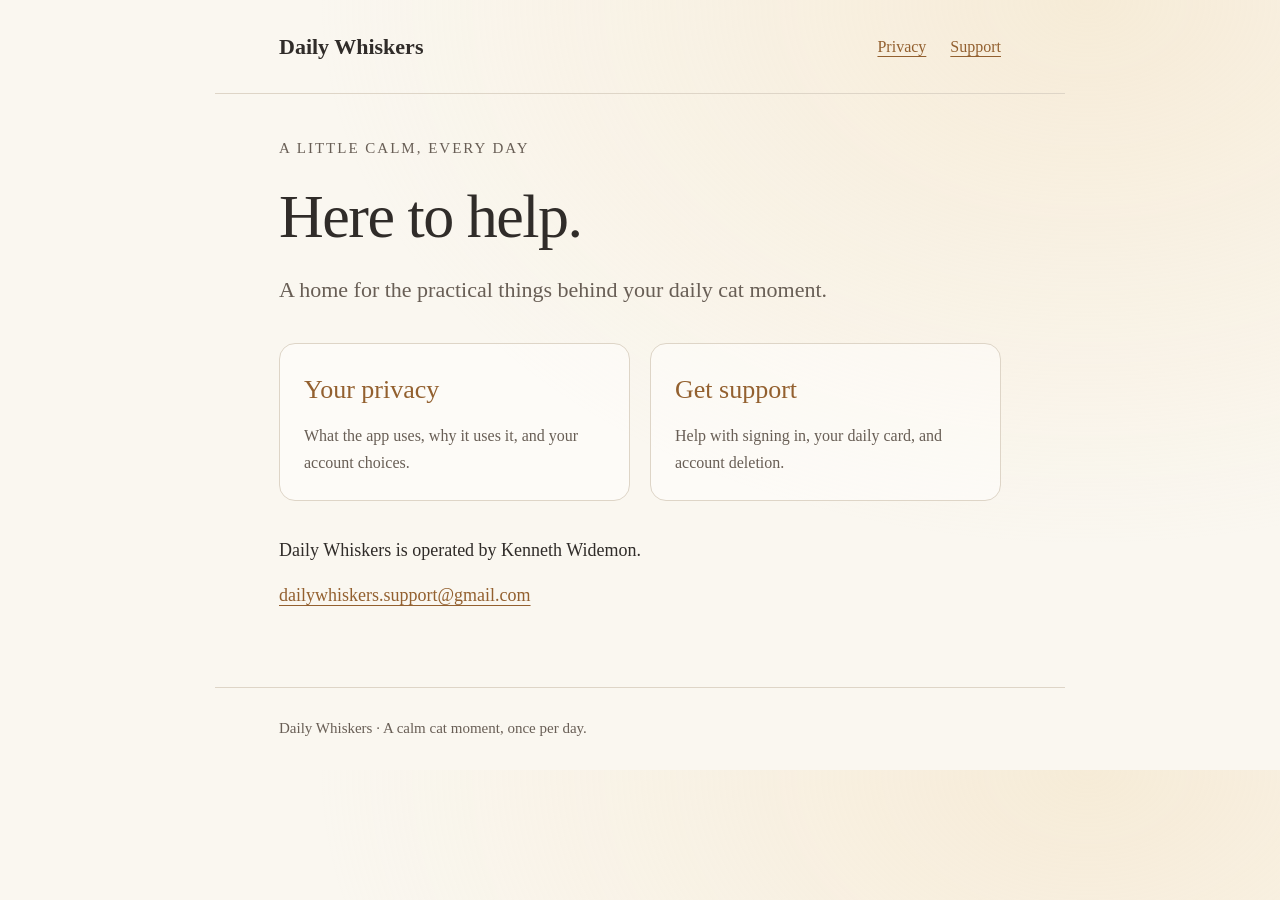
==== index.html @ 5ba8958e "feat: publish Daily Whiskers privacy and support website" ====
<!doctype html><html lang="en"><head><meta charset="utf-8"><meta name="viewport" content="width=device-width,initial-scale=1"><title>Daily Whiskers | Privacy &amp; Support</title><meta name="description" content="Privacy information and support for Daily Whiskers, a calm cat moment once per day."><link rel="stylesheet" href="style.css"></head><body><a class="skip" href="#main">Skip to content</a><header><a class="brand" href="./">Daily Whiskers</a><nav aria-label="Main"><a href="privacy/">Privacy</a><a href="support/">Support</a></nav></header><main id="main"><p class="eyebrow">A little calm, every day</p><h1>Here to help.</h1><p class="intro">A home for the practical things behind your daily cat moment.</p><div class="links"><a href="privacy/"><strong>Your privacy</strong><span>What the app uses, why it uses it, and your account choices.</span></a><a href="support/"><strong>Get support</strong><span>Help with signing in, your daily card, and account deletion.</span></a></div><p>Daily Whiskers is operated by Kenneth Widemon.</p><p><a href="mailto:dailywhiskers.support@gmail.com">dailywhiskers.support@gmail.com</a></p></main><footer>Daily Whiskers &middot; A calm cat moment, once per day.</footer></body></html>
---- style.css ----
:root{color-scheme:light;--paper:#faf7f0;--ink:#302c29;--muted:#685e55;--gold:#93602f;--line:#ded5c7}*{box-sizing:border-box}body{margin:0;background:radial-gradient(ellipse at 85% 0%,#f3e0bf80,transparent 50%),var(--paper);color:var(--ink);font:18px/1.7 Charter,'Bitstream Charter',Georgia,serif}header,main,footer{max-width:850px;margin:auto;padding:28px clamp(22px,5vw,64px)}header{display:flex;flex-wrap:wrap;gap:16px;align-items:center;justify-content:space-between;border-bottom:1px solid var(--line)}a{color:var(--gold);text-underline-offset:4px;overflow-wrap:anywhere}a:hover{color:var(--ink)}a:focus-visible{outline:3px solid var(--gold);outline-offset:5px}.brand{font-size:22px;color:var(--ink);text-decoration:none;font-weight:bold}nav{display:flex;gap:24px;font-size:16px}h1{font-size:clamp(40px,7vw,62px);line-height:1.12;font-weight:normal;letter-spacing:-1.5px;margin:20px 0}h2{font-size:27px;line-height:1.3;margin:42px 0 12px;font-weight:normal}p,ul,ol{margin:14px 0}.eyebrow,.meta,footer{color:var(--muted);font-size:15px}.eyebrow{text-transform:uppercase;letter-spacing:2px}.intro{font-size:22px;color:var(--muted)}.note{border-left:3px solid var(--gold);padding:14px 22px;background:#fff9ed}.links{display:grid;grid-template-columns:1fr 1fr;gap:20px;margin:34px 0}.links a{padding:24px;border:1px solid var(--line);border-radius:16px;text-decoration:none;background:#ffffff70}.links strong{display:block;font-size:26px;font-weight:normal}.links span{display:block;color:var(--muted);font-size:16px;margin-top:10px}footer{border-top:1px solid var(--line);margin-top:35px}.skip{position:absolute;left:20px;top:-80px;background:var(--paper);padding:10px}.skip:focus{top:10px}li+li{margin-top:8px}@media(max-width:500px){.links{grid-template-columns:1fr}header{padding-top:20px;padding-bottom:20px}main{padding-top:25px}h2{margin-top:32px}}
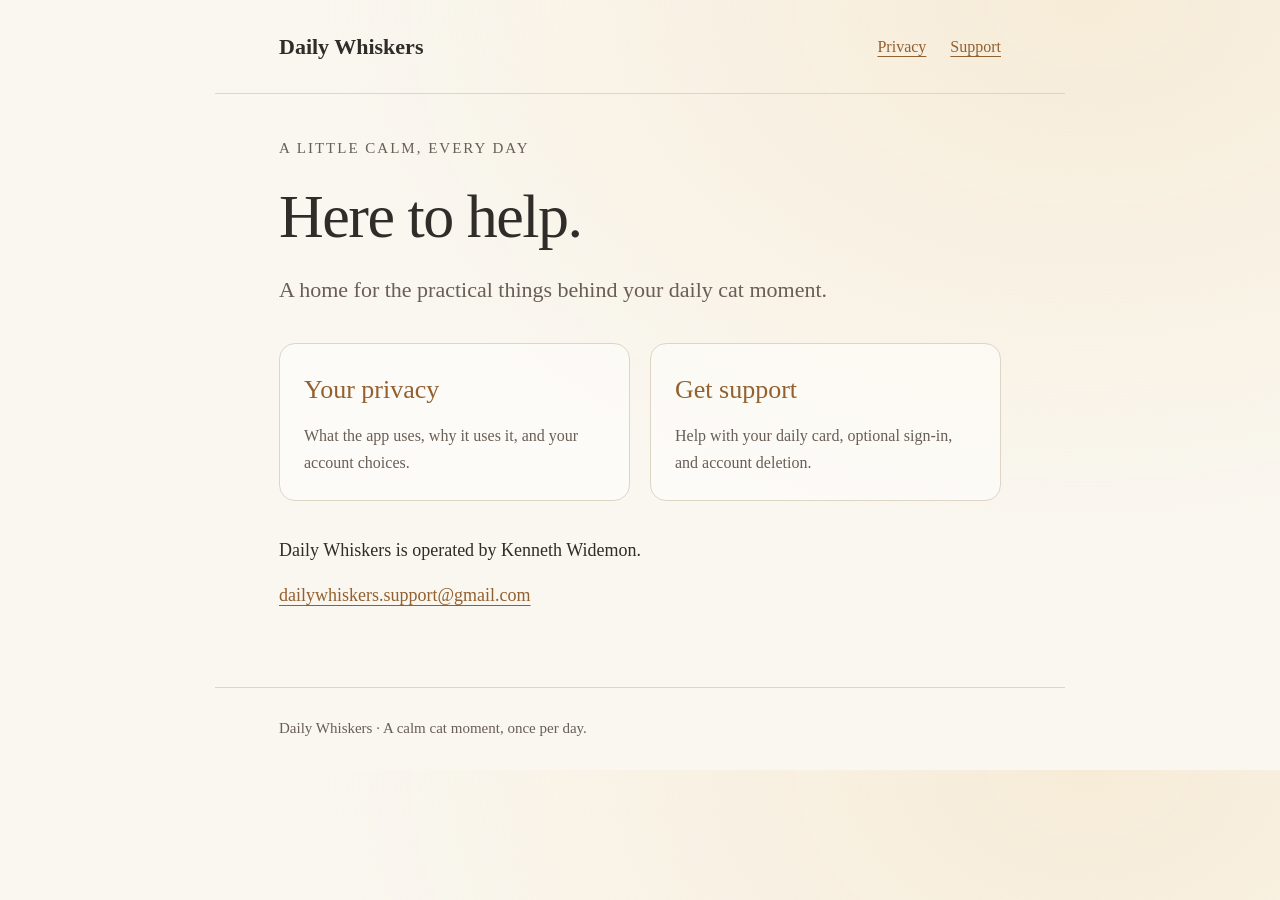
==== commit 7daadeb3: "docs: explain guest-first access and optional account tools" ====
--- a/index.html
+++ b/index.html
@@ -1 +1 @@
-<!doctype html><html lang="en"><head><meta charset="utf-8"><meta name="viewport" content="width=device-width,initial-scale=1"><title>Daily Whiskers | Privacy &amp; Support</title><meta name="description" content="Privacy information and support for Daily Whiskers, a calm cat moment once per day."><link rel="stylesheet" href="style.css"></head><body><a class="skip" href="#main">Skip to content</a><header><a class="brand" href="./">Daily Whiskers</a><nav aria-label="Main"><a href="privacy/">Privacy</a><a href="support/">Support</a></nav></header><main id="main"><p class="eyebrow">A little calm, every day</p><h1>Here to help.</h1><p class="intro">A home for the practical things behind your daily cat moment.</p><div class="links"><a href="privacy/"><strong>Your privacy</strong><span>What the app uses, why it uses it, and your account choices.</span></a><a href="support/"><strong>Get support</strong><span>Help with signing in, your daily card, and account deletion.</span></a></div><p>Daily Whiskers is operated by Kenneth Widemon.</p><p><a href="mailto:dailywhiskers.support@gmail.com">dailywhiskers.support@gmail.com</a></p></main><footer>Daily Whiskers &middot; A calm cat moment, once per day.</footer></body></html>
+<!doctype html><html lang="en"><head><meta charset="utf-8"><meta name="viewport" content="width=device-width,initial-scale=1"><title>Daily Whiskers | Privacy &amp; Support</title><meta name="description" content="Privacy information and support for Daily Whiskers, a calm cat moment once per day."><link rel="stylesheet" href="style.css"></head><body><a class="skip" href="#main">Skip to content</a><header><a class="brand" href="./">Daily Whiskers</a><nav aria-label="Main"><a href="privacy/">Privacy</a><a href="support/">Support</a></nav></header><main id="main"><p class="eyebrow">A little calm, every day</p><h1>Here to help.</h1><p class="intro">A home for the practical things behind your daily cat moment.</p><div class="links"><a href="privacy/"><strong>Your privacy</strong><span>What the app uses, why it uses it, and your account choices.</span></a><a href="support/"><strong>Get support</strong><span>Help with your daily card, optional sign-in, and account deletion.</span></a></div><p>Daily Whiskers is operated by Kenneth Widemon.</p><p><a href="mailto:dailywhiskers.support@gmail.com">dailywhiskers.support@gmail.com</a></p></main><footer>Daily Whiskers &middot; A calm cat moment, once per day.</footer></body></html>
